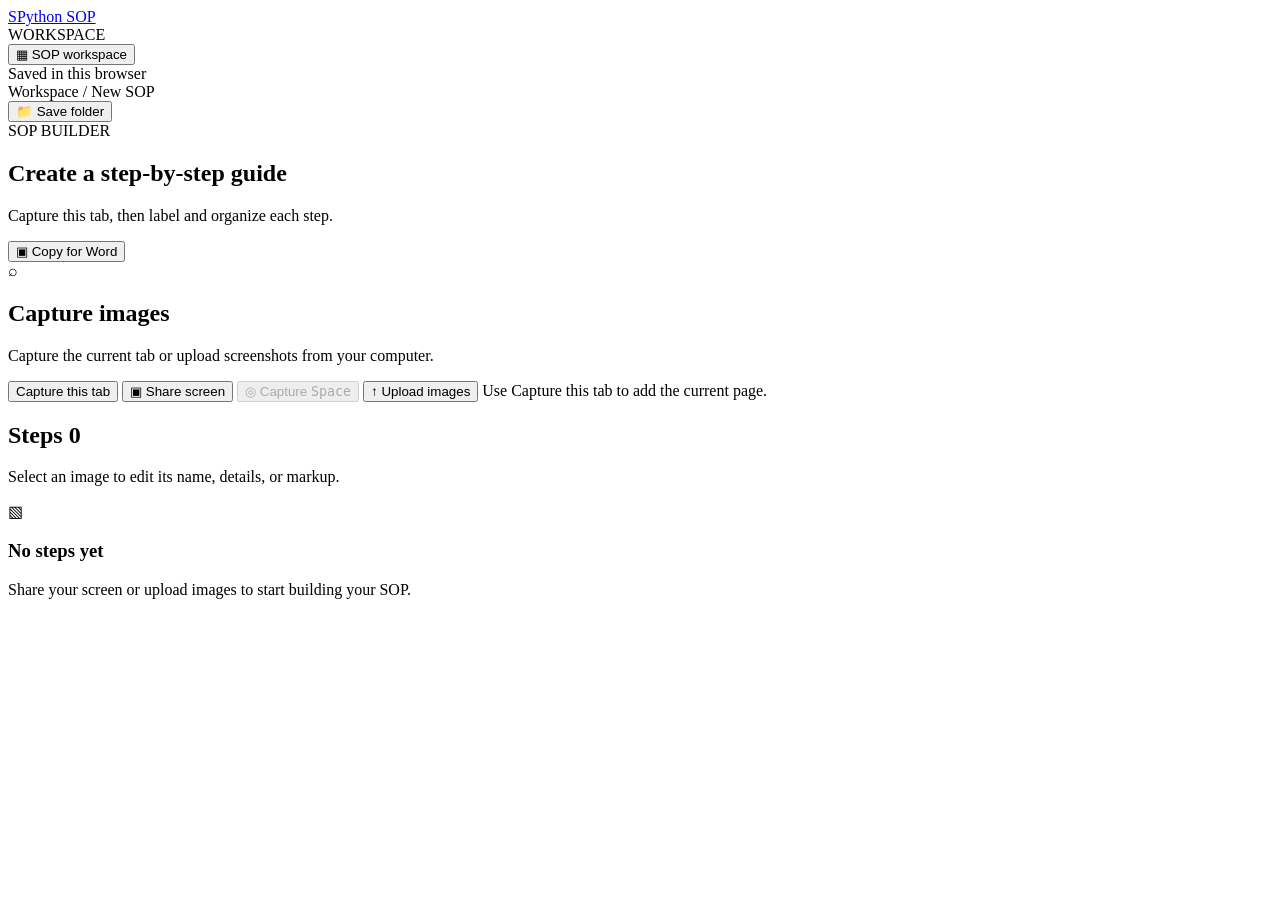
==== chrome_extension/index.html @ 3928abbd "Add Chrome side panel extension" ====
<!doctype html>
<html lang="en">
<head>
  <meta charset="utf-8">
  <meta name="viewport" content="width=device-width, initial-scale=1">
  <meta name="theme-color" content="#f4f7fb">
  <title>Python SOP</title>
  <link rel="stylesheet" href="/styles.css">
</head>
<body class="extension-mode">
  <div class="app-shell">
    <aside class="sidebar">
      <a class="brand" href="#" aria-label="Python SOP home"><span class="brand-mark">S</span><span>Python SOP</span></a>
      <div class="side-caption">WORKSPACE</div>
      <button class="side-link active" id="nav-workspace"><span class="side-icon">▦</span> SOP workspace</button>
      <div class="sidebar-bottom"><span class="local-dot"></span> Saved in this browser</div>
    </aside>

    <main class="main-area">
      <header class="topbar">
        <div class="breadcrumb">Workspace <span>/</span> New SOP</div>
        <button class="button button-light" id="folderButton"><span>📁</span> Save folder</button>
      </header>

      <section class="page-heading">
        <div><div class="eyebrow">SOP BUILDER</div><h1>Create a step-by-step guide</h1>
          <p>Capture this tab, then label and organize each step.</p></div>
        <button class="button button-primary" id="copyWordButton"><span>▣</span> Copy for Word</button>
      </section>

      <section class="capture-card">
        <div class="capture-head"><div class="capture-symbol">⌕</div><div><h2>Capture images</h2><p>Capture the current tab or upload screenshots from your computer.</p></div></div>
        <div class="capture-actions">
          <button class="button button-primary" id="captureTabButton">Capture this tab</button>
          <button class="button button-primary" id="shareButton"><span>▣</span> Share screen</button>
          <button class="button button-light" id="captureButton" disabled><span>◎</span> Capture <kbd>Space</kbd></button>
          <button class="button button-light" id="uploadButton"><span>↑</span> Upload images</button>
          <input id="fileInput" type="file" accept="image/*" multiple hidden>
          <button class="button button-quiet" id="stopShareButton" hidden>Stop sharing</button>
          <span class="capture-hint" id="captureHint">Use Capture this tab to add the current page.</span>
        </div>
        <div class="share-preview" id="sharePreview" hidden><video id="screenVideo" autoplay muted playsinline></video><span>Screen share preview</span></div>
      </section>

      <section class="steps-section">
        <div class="section-heading"><div><h2>Steps <span class="count-pill" id="stepCount">0</span></h2><p>Select an image to edit its name, details, or markup.</p></div>
          <button class="text-button" id="clearAllButton" hidden>Clear all</button></div>
        <div class="empty-state" id="emptyState"><div class="empty-art">▧</div><h3>No steps yet</h3><p>Share your screen or upload images to start building your SOP.</p></div>
        <div class="steps-grid" id="stepsGrid"></div>
      </section>
    </main>
  </div>

  <div class="toast" id="toast" role="status" aria-live="polite"></div>

  <dialog id="editDialog" class="edit-dialog">
    <form method="dialog" class="dialog-shell" id="editForm">
      <header class="dialog-header"><div><div class="eyebrow">STEP <span id="editStepNumber">01</span></div><h2>Edit image</h2></div><button type="button" class="icon-button" id="closeEditButton" aria-label="Close">×</button></header>
      <div class="editor-layout">
        <div class="editor-canvas-wrap"><canvas id="editorCanvas" width="900" height="540"></canvas></div>
        <aside class="editor-sidebar">
          <label class="field-label" for="imageName">Image name</label><input id="imageName" class="text-input" maxlength="120" required>
          <label class="field-label" for="imageDescription">Description</label><textarea id="imageDescription" class="text-input description-input" rows="5" placeholder="Describe this step..."></textarea>
          <div class="editor-tools"><span class="field-label">Markup</span><div class="tool-row">
            <button type="button" class="button button-light tool-button selected" id="cropModeButton">⌗ Crop</button>
            <button type="button" class="button button-light tool-button" id="redModeButton">▱ Red box</button>
          </div><button type="button" class="button button-light undo-button" id="undoButton">↶ Undo</button>
          <p class="tool-note" id="toolNote">Drag on the image to select a crop area.</p></div>
          <div class="editor-navigation"><button type="button" class="button button-light" id="previousButton">← Previous</button><span id="imagePosition">1 of 1</span><button type="button" class="button button-light" id="nextButton">Next →</button></div>
        </aside>
      </div>
      <footer class="dialog-footer"><button type="button" class="button button-light" id="deleteImageButton">Delete image</button><span class="footer-spacer"></span><button type="button" class="button button-light" id="cancelEditButton">Cancel</button><button type="submit" class="button button-primary" id="saveImageButton">Save changes</button></footer>
    </form>
  </dialog>

  <div class="countdown" id="countdown" hidden><span id="countdownNumber">3</span><p>Get ready to capture</p></div>
  <script src="/app.js" defer></script>
</body>
</html>
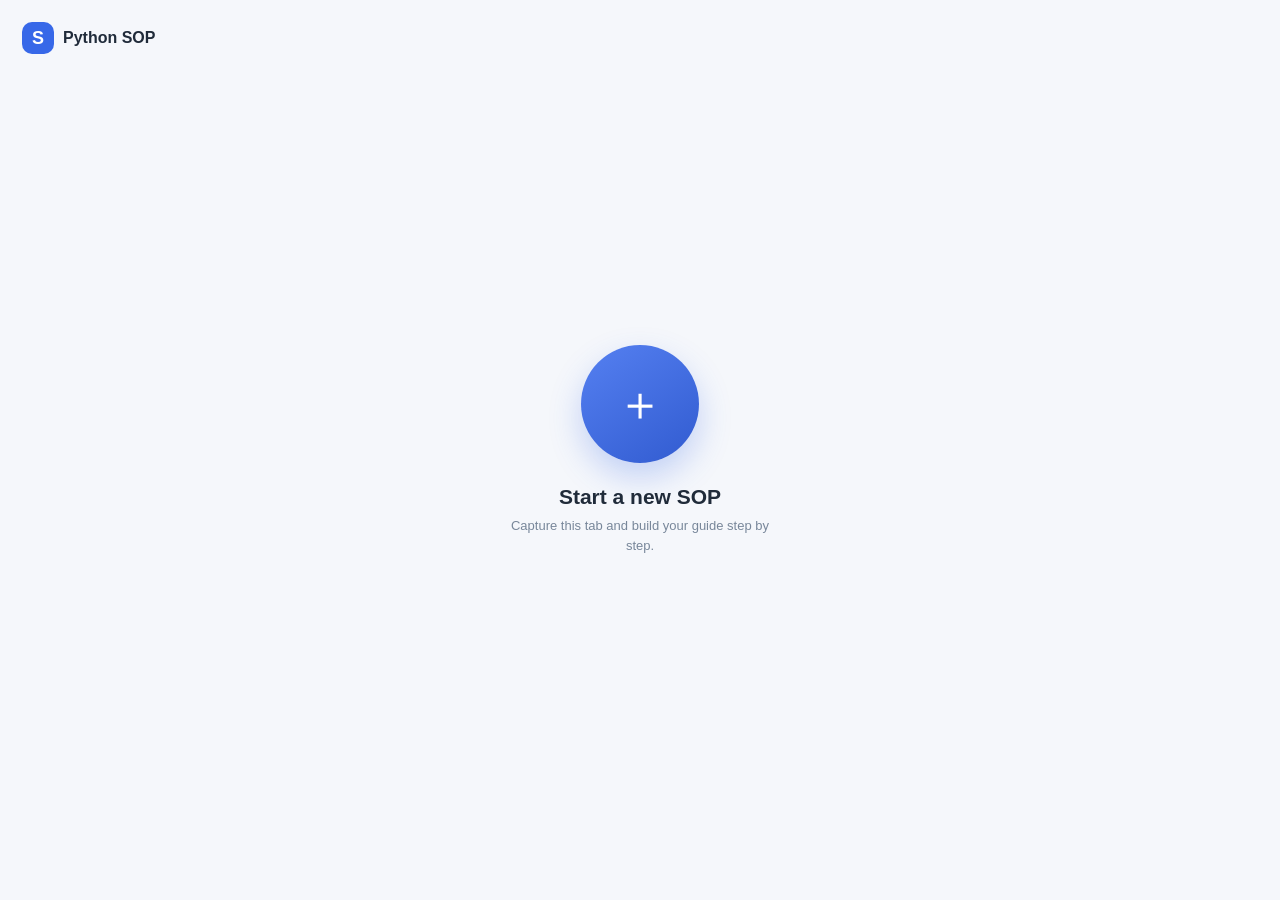
==== commit dcdba66e: "Update Chrome SOP side panel" ====
--- a/chrome_extension/index.html
+++ b/chrome_extension/index.html
@@ -5,75 +5,71 @@
   <meta name="viewport" content="width=device-width, initial-scale=1">
   <meta name="theme-color" content="#f4f7fb">
   <title>Python SOP</title>
-  <link rel="stylesheet" href="/styles.css">
+  <link rel="stylesheet" href="styles.css">
 </head>
 <body class="extension-mode">
-  <div class="app-shell">
-    <aside class="sidebar">
-      <a class="brand" href="#" aria-label="Python SOP home"><span class="brand-mark">S</span><span>Python SOP</span></a>
-      <div class="side-caption">WORKSPACE</div>
-      <button class="side-link active" id="nav-workspace"><span class="side-icon">▦</span> SOP workspace</button>
-      <div class="sidebar-bottom"><span class="local-dot"></span> Saved in this browser</div>
-    </aside>
+  <section class="home-screen" id="homeScreen">
+    <div class="home-brand"><span class="brand-mark">S</span><span>Python SOP</span></div>
+    <button class="start-round" id="startButton" aria-label="Start creating an SOP"><span>＋</span></button>
+    <h1>Start a new SOP</h1>
+    <p>Capture this tab and build your guide step by step.</p>
+  </section>
 
-    <main class="main-area">
-      <header class="topbar">
-        <div class="breadcrumb">Workspace <span>/</span> New SOP</div>
-        <button class="button button-light" id="folderButton"><span>📁</span> Save folder</button>
-      </header>
+  <main class="workspace" id="workspace" hidden>
+    <header class="topbar">
+      <button class="back-button" id="homeButton" title="Home" aria-label="Home">←</button>
+      <div class="top-title"><strong>Python SOP</strong><span>Capture workspace</span></div>
+      <button class="icon-button" id="folderButton" title="Choose save folder" aria-label="Choose save folder">▰</button>
+    </header>
 
-      <section class="page-heading">
-        <div><div class="eyebrow">SOP BUILDER</div><h1>Create a step-by-step guide</h1>
-          <p>Capture this tab, then label and organize each step.</p></div>
-        <button class="button button-primary" id="copyWordButton"><span>▣</span> Copy for Word</button>
-      </section>
+    <section class="preview-card">
+      <div class="section-head"><div><h2>Current tab</h2><p>Preview the page before capturing.</p></div>
+        <button class="small-button" id="previewRefreshButton" title="Refresh preview">↻</button></div>
+      <div class="preview-frame"><img id="tabPreview" alt="Preview of the current Chrome tab" hidden><div id="previewPlaceholder">Click refresh to load a preview of this tab.</div></div>
+      <button class="capture-button" id="captureTabButton"><span>◎</span> Capture</button>
+    </section>
 
-      <section class="capture-card">
-        <div class="capture-head"><div class="capture-symbol">⌕</div><div><h2>Capture images</h2><p>Capture the current tab or upload screenshots from your computer.</p></div></div>
-        <div class="capture-actions">
-          <button class="button button-primary" id="captureTabButton">Capture this tab</button>
-          <button class="button button-primary" id="shareButton"><span>▣</span> Share screen</button>
-          <button class="button button-light" id="captureButton" disabled><span>◎</span> Capture <kbd>Space</kbd></button>
-          <button class="button button-light" id="uploadButton"><span>↑</span> Upload images</button>
-          <input id="fileInput" type="file" accept="image/*" multiple hidden>
-          <button class="button button-quiet" id="stopShareButton" hidden>Stop sharing</button>
-          <span class="capture-hint" id="captureHint">Use Capture this tab to add the current page.</span>
-        </div>
-        <div class="share-preview" id="sharePreview" hidden><video id="screenVideo" autoplay muted playsinline></video><span>Screen share preview</span></div>
-      </section>
+    <section class="steps-section">
+      <div class="section-head"><div><h2>Captured images <span class="count-pill" id="stepCount">0</span></h2><p>Images stay in capture order.</p></div>
+        <button class="small-button add-row" id="addRowButton">＋ Add row</button></div>
+      <div class="empty-state" id="emptyState">Your captured images will appear here.</div>
+      <div class="steps-list" id="stepsGrid"></div>
+      <input id="fileInput" type="file" accept="image/*" multiple hidden>
+      <button class="text-button" id="clearAllButton" hidden>Clear all images</button>
+    </section>
 
-      <section class="steps-section">
-        <div class="section-heading"><div><h2>Steps <span class="count-pill" id="stepCount">0</span></h2><p>Select an image to edit its name, details, or markup.</p></div>
-          <button class="text-button" id="clearAllButton" hidden>Clear all</button></div>
-        <div class="empty-state" id="emptyState"><div class="empty-art">▧</div><h3>No steps yet</h3><p>Share your screen or upload images to start building your SOP.</p></div>
-        <div class="steps-grid" id="stepsGrid"></div>
-      </section>
-    </main>
-  </div>
+    <section class="description-section">
+      <label for="sopDescription">Description</label>
+      <textarea id="sopDescription" rows="4" placeholder="Write one description for this SOP..."></textarea>
+    </section>
 
-  <div class="toast" id="toast" role="status" aria-live="polite"></div>
+    <footer class="actions-bar">
+      <button class="button button-light" id="saveImagesButton">Save images</button>
+      <button class="button button-primary" id="copyWordButton">Copy for Word</button>
+    </footer>
+  </main>
 
   <dialog id="editDialog" class="edit-dialog">
     <form method="dialog" class="dialog-shell" id="editForm">
-      <header class="dialog-header"><div><div class="eyebrow">STEP <span id="editStepNumber">01</span></div><h2>Edit image</h2></div><button type="button" class="icon-button" id="closeEditButton" aria-label="Close">×</button></header>
+      <header class="dialog-header"><div><div class="eyebrow">IMAGE <span id="editStepNumber">01</span></div><h2>Edit image</h2></div><button type="button" class="icon-button" id="closeEditButton" aria-label="Close">×</button></header>
       <div class="editor-layout">
         <div class="editor-canvas-wrap"><canvas id="editorCanvas" width="900" height="540"></canvas></div>
         <aside class="editor-sidebar">
           <label class="field-label" for="imageName">Image name</label><input id="imageName" class="text-input" maxlength="120" required>
-          <label class="field-label" for="imageDescription">Description</label><textarea id="imageDescription" class="text-input description-input" rows="5" placeholder="Describe this step..."></textarea>
+          <label class="field-label" for="imageDescription">Image note (optional)</label><textarea id="imageDescription" class="text-input description-input" rows="3"></textarea>
           <div class="editor-tools"><span class="field-label">Markup</span><div class="tool-row">
-            <button type="button" class="button button-light tool-button selected" id="cropModeButton">⌗ Crop</button>
-            <button type="button" class="button button-light tool-button" id="redModeButton">▱ Red box</button>
-          </div><button type="button" class="button button-light undo-button" id="undoButton">↶ Undo</button>
+            <button type="button" class="button button-light tool-button selected" id="cropModeButton">Crop</button>
+            <button type="button" class="button button-light tool-button" id="redModeButton">Red box</button>
+          </div><button type="button" class="button button-light undo-button" id="undoButton">Undo</button>
           <p class="tool-note" id="toolNote">Drag on the image to select a crop area.</p></div>
-          <div class="editor-navigation"><button type="button" class="button button-light" id="previousButton">← Previous</button><span id="imagePosition">1 of 1</span><button type="button" class="button button-light" id="nextButton">Next →</button></div>
+          <div class="editor-navigation"><button type="button" class="button button-light" id="previousButton">←</button><span id="imagePosition">1 of 1</span><button type="button" class="button button-light" id="nextButton">→</button></div>
         </aside>
       </div>
-      <footer class="dialog-footer"><button type="button" class="button button-light" id="deleteImageButton">Delete image</button><span class="footer-spacer"></span><button type="button" class="button button-light" id="cancelEditButton">Cancel</button><button type="submit" class="button button-primary" id="saveImageButton">Save changes</button></footer>
+      <footer class="dialog-footer"><button type="button" class="button button-light" id="deleteImageButton">Delete image</button><span class="footer-spacer"></span><button type="button" class="button button-light" id="cancelEditButton">Cancel</button><button type="submit" class="button button-primary">Save</button></footer>
     </form>
   </dialog>
 
-  <div class="countdown" id="countdown" hidden><span id="countdownNumber">3</span><p>Get ready to capture</p></div>
-  <script src="/app.js" defer></script>
+  <div class="toast" id="toast" role="status" aria-live="polite"></div>
+  <script src="app.js" defer></script>
 </body>
 </html>
--- a/chrome_extension/styles.css
+++ b/chrome_extension/styles.css
@@ -0,0 +1,6 @@
+:root{font-family:"Segoe UI",Arial,sans-serif;color:#202b3a;background:#f5f7fb;font-synthesis:none;--blue:#3768e8;--muted:#78879a;--line:#e5eaf1;--white:#fff}
+*{box-sizing:border-box}body{margin:0;min-width:280px;min-height:100vh;background:#f5f7fb}button,input,textarea{font:inherit}button{cursor:pointer}button:disabled{opacity:.5;cursor:not-allowed}[hidden]{display:none!important}
+.home-screen{min-height:100vh;display:flex;flex-direction:column;align-items:center;justify-content:center;padding:28px;text-align:center}.home-brand{position:absolute;top:22px;left:22px;display:flex;align-items:center;gap:9px;font-weight:700}.brand-mark{width:32px;height:32px;border-radius:10px;background:var(--blue);display:grid;place-items:center;color:#fff;font-size:18px;font-weight:800}.start-round{width:118px;height:118px;margin:0 0 22px;border:0;border-radius:50%;display:grid;place-items:center;color:#fff;background:linear-gradient(145deg,#5580f1,#315bd0);box-shadow:0 14px 32px #3768e844;transition:transform .18s,box-shadow .18s}.start-round:hover{transform:translateY(-3px);box-shadow:0 18px 38px #3768e855}.start-round span{font-size:48px;font-weight:300;line-height:1}.home-screen h1{font-size:21px;margin:0 0 7px}.home-screen p{max-width:260px;margin:0;color:var(--muted);font-size:13px;line-height:1.5}
+.workspace{width:100%;max-width:540px;margin:0 auto;padding:0 16px 24px}.topbar{height:58px;display:flex;align-items:center;gap:11px;border-bottom:1px solid var(--line);margin-bottom:14px}.top-title{display:flex;flex-direction:column;flex:1;line-height:1.3}.top-title strong{font-size:14px}.top-title span{font-size:10px;color:var(--muted)}.back-button,.icon-button,.small-button{border:1px solid var(--line);background:#fff;color:#526278;border-radius:9px;min-width:34px;height:34px;display:grid;place-items:center;font-size:17px}.preview-card,.steps-section,.description-section{background:#fff;border:1px solid var(--line);border-radius:12px;padding:14px;margin-bottom:13px}.section-head{display:flex;align-items:center;justify-content:space-between;gap:10px;margin-bottom:11px}.section-head h2{font-size:13px;margin:0 0 3px}.section-head p{font-size:10px;color:var(--muted);margin:0}.small-button{padding:0 10px;font-size:12px;white-space:nowrap}.add-row{display:flex;gap:4px;align-items:center}.preview-frame{width:100%;height:180px;border-radius:8px;background:#eef2f7;display:grid;place-items:center;overflow:hidden;color:#8794a5;text-align:center;font-size:11px;padding:12px}.preview-frame img{width:100%;height:100%;object-fit:contain}.capture-button{width:100%;margin-top:11px;border:0;border-radius:9px;padding:11px;background:var(--blue);color:#fff;font-weight:700;font-size:13px;box-shadow:0 4px 10px #3768e82b}.capture-button:hover{background:#2858d5}.capture-button span{font-size:17px;margin-right:6px}.count-pill{display:inline-grid;place-items:center;min-width:19px;height:19px;padding:0 5px;border-radius:10px;background:#edf2ff;color:#4169d6;font-size:10px}.empty-state{padding:14px;border:1px dashed #d6dee8;border-radius:8px;text-align:center;color:#8492a3;font-size:11px}.steps-list{display:flex;flex-direction:column;gap:9px}.step-row{display:grid;grid-template-columns:74px minmax(0,1fr) 32px;align-items:center;gap:9px;border:1px solid var(--line);border-radius:9px;padding:7px;background:#fff}.step-thumb{width:74px;height:58px;border-radius:6px;background:#eef2f7;object-fit:contain;cursor:pointer}.step-name{width:100%;min-width:0;border:1px solid #dfe6ee;border-radius:7px;padding:9px;font-size:12px;color:#28364a;outline:none}.step-name:focus,textarea:focus{border-color:#7e9df2;box-shadow:0 0 0 3px #3768e819}.delete-row{width:30px;height:30px;border:0;background:#fff2f2;color:#ce5050;border-radius:7px;font-size:17px}.text-button{width:100%;margin-top:9px;padding:7px;border:0;background:transparent;color:#bf5151;font-size:11px}.description-section label{display:block;margin:0 0 8px;font-size:12px;font-weight:700}.description-section textarea{display:block;resize:vertical;min-height:92px;width:100%;border:1px solid #dfe6ee;border-radius:8px;padding:10px;font-size:12px;line-height:1.5;outline:0}.actions-bar{display:flex;gap:9px;position:sticky;bottom:0;padding:10px 0 2px;background:#f5f7fb}.button{border:1px solid transparent;border-radius:8px;padding:10px 13px;font-size:12px;font-weight:650}.button-light{background:#fff;color:#46566b;border-color:#e2e8ef}.button-primary{flex:1;background:var(--blue);color:#fff}.button-primary:hover{background:#2858d5}
+.edit-dialog{width:min(520px,calc(100vw - 20px));max-width:none;max-height:calc(100vh - 20px);border:0;border-radius:13px;padding:0;box-shadow:0 20px 60px #12223d44}.edit-dialog::backdrop{background:#1a2639a6;backdrop-filter:blur(3px)}.dialog-shell{padding:0}.dialog-header{padding:14px 16px;border-bottom:1px solid var(--line);display:flex;align-items:center;justify-content:space-between}.dialog-header h2{font-size:15px;margin:3px 0 0}.eyebrow{font-size:9px;letter-spacing:1px;color:#8090a4;font-weight:700}.editor-layout{display:flex;flex-direction:column;gap:12px;padding:12px;max-height:calc(100vh - 145px);overflow:auto}.editor-canvas-wrap{background:#eef2f7;border-radius:8px;display:grid;place-items:center;min-height:160px;overflow:hidden}.editor-canvas-wrap canvas{max-width:100%;max-height:42vh;touch-action:none;cursor:crosshair}.editor-sidebar{display:flex;flex-direction:column}.field-label{font-size:10px;font-weight:700;color:#64748a;margin:0 0 6px;display:block}.text-input{width:100%;border:1px solid #dfe6ee;border-radius:7px;padding:9px;font-size:12px;outline:0;color:#28364a;margin-bottom:10px}.description-input{resize:vertical;min-height:52px}.editor-tools{border-top:1px solid var(--line);padding-top:10px}.tool-row{display:flex;gap:7px}.tool-button{flex:1;padding:8px}.tool-button.selected{background:#edf2ff;color:#315bd0;border-color:#ccd9ff}.undo-button{margin-top:7px;padding:7px 10px}.tool-note{font-size:10px;color:#8794a5;margin:6px 0}.editor-navigation{padding-top:8px;display:flex;align-items:center;justify-content:space-between}.editor-navigation span{font-size:10px;color:#8390a0}.dialog-footer{border-top:1px solid var(--line);padding:10px 12px;display:flex;align-items:center;gap:7px}.footer-spacer{flex:1}.dialog-footer .button{padding:8px 10px}.toast{position:fixed;bottom:18px;left:50%;transform:translate(-50%,16px);background:#1f2d41;color:#fff;padding:10px 14px;border-radius:8px;font-size:11px;opacity:0;pointer-events:none;transition:.2s;z-index:50}.toast.show{opacity:1;transform:translate(-50%,0)}
+.step-row{grid-template-columns:minmax(0,1fr) 32px}.step-thumb{grid-column:1/-1;width:100%;height:160px}
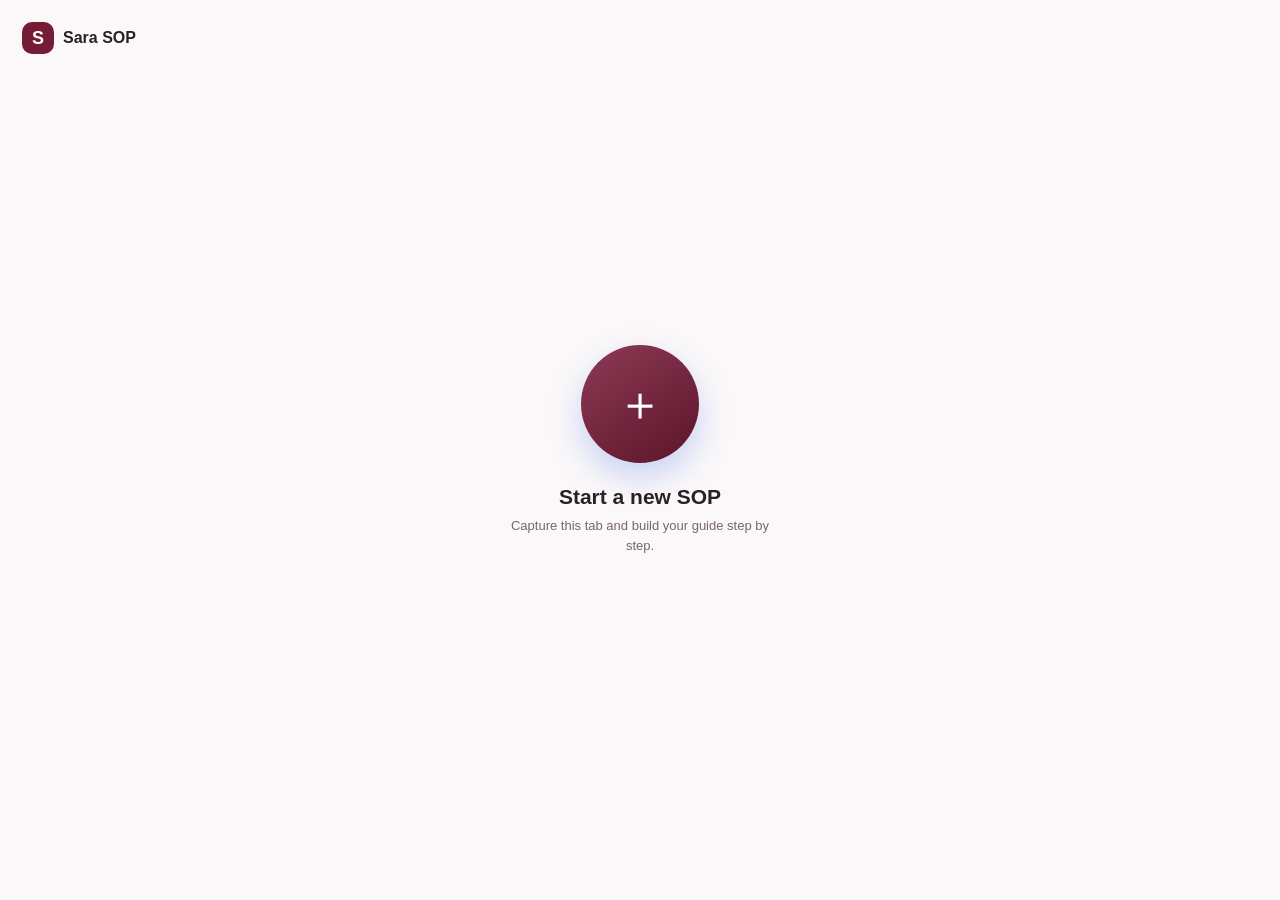
==== commit 51e4bf7d: "Rebrand project as Sara SOP" ====
--- a/chrome_extension/index.html
+++ b/chrome_extension/index.html
@@ -3,13 +3,14 @@
 <head>
   <meta charset="utf-8">
   <meta name="viewport" content="width=device-width, initial-scale=1">
-  <meta name="theme-color" content="#f4f7fb">
-  <title>Python SOP</title>
+  <meta name="theme-color" content="#741b35">
+  <title>Sara SOP</title>
   <link rel="stylesheet" href="styles.css">
+  <link rel="stylesheet" href="brand.css">
 </head>
 <body class="extension-mode">
   <section class="home-screen" id="homeScreen">
-    <div class="home-brand"><span class="brand-mark">S</span><span>Python SOP</span></div>
+    <div class="home-brand"><span class="brand-mark">S</span><span>Sara SOP</span></div>
     <button class="start-round" id="startButton" aria-label="Start creating an SOP"><span>＋</span></button>
     <h1>Start a new SOP</h1>
     <p>Capture this tab and build your guide step by step.</p>
@@ -18,14 +19,14 @@
   <main class="workspace" id="workspace" hidden>
     <header class="topbar">
       <button class="back-button" id="homeButton" title="Home" aria-label="Home">←</button>
-      <div class="top-title"><strong>Python SOP</strong><span>Capture workspace</span></div>
+      <div class="top-title"><strong>Sara SOP</strong><span>Capture workspace</span></div>
       <button class="icon-button" id="folderButton" title="Choose save folder" aria-label="Choose save folder">▰</button>
     </header>
 
     <section class="preview-card">
-      <div class="section-head"><div><h2>Current tab</h2><p>Preview the page before capturing.</p></div>
+      <div class="section-head"><div><h2>Current tab</h2><p>Live preview updates up to twice per second.</p></div>
         <button class="small-button" id="previewRefreshButton" title="Refresh preview">↻</button></div>
-      <div class="preview-frame"><img id="tabPreview" alt="Preview of the current Chrome tab" hidden><div id="previewPlaceholder">Click refresh to load a preview of this tab.</div></div>
+      <div class="preview-frame"><img id="tabPreview" alt="Live preview of the current Chrome tab" hidden><div id="previewPlaceholder">Live preview starts when you open the workspace.</div></div>
       <button class="capture-button" id="captureTabButton"><span>◎</span> Capture</button>
     </section>
 
@@ -47,6 +48,7 @@
       <button class="button button-light" id="saveImagesButton">Save images</button>
       <button class="button button-primary" id="copyWordButton">Copy for Word</button>
     </footer>
+    <footer class="copyright-footer">© Tanawat</footer>
   </main>
 
   <dialog id="editDialog" class="edit-dialog">
--- a/chrome_extension/brand.css
+++ b/chrome_extension/brand.css
@@ -0,0 +1,20 @@
+:root {
+  color-scheme: light;
+  --blue: #741b35;
+  --muted: #77666c;
+  --line: #e8dde1;
+}
+
+body { color: #292126; background: #fbf8f9; }
+.brand-mark, .button-primary, .capture-button { color: #fff; background: #741b35; }
+.start-round { color: #fff; background: linear-gradient(145deg, #8c3b54, #5c142a); }
+.button-primary:hover, .capture-button:hover { background: #5c142a; }
+.back-button, .icon-button, .small-button, .button-light { color: #514148; border-color: #e5d8dd; }
+.button-light:hover { background: #fbf6f8; border-color: #d7c4cb; }
+.count-pill, .tool-button.selected { color: #64162c; background: #f4e9ed; border-color: #e0cdd4; }
+.preview-frame, .editor-canvas-wrap, .step-thumb { background: #f5eff1; }
+.preview-card, .steps-section, .description-section { border-color: #e8dde1; }
+.text-input:focus, textarea:focus { border-color: #a8677c; box-shadow: 0 0 0 3px #741b3519; }
+.delete-row { color: #8a243d; background: #f8e9ed; }
+.copyright-footer { padding: 8px 0 2px; color: #77666c; text-align: center; font-size: 10px; }
+.toast { background: #291c21; }
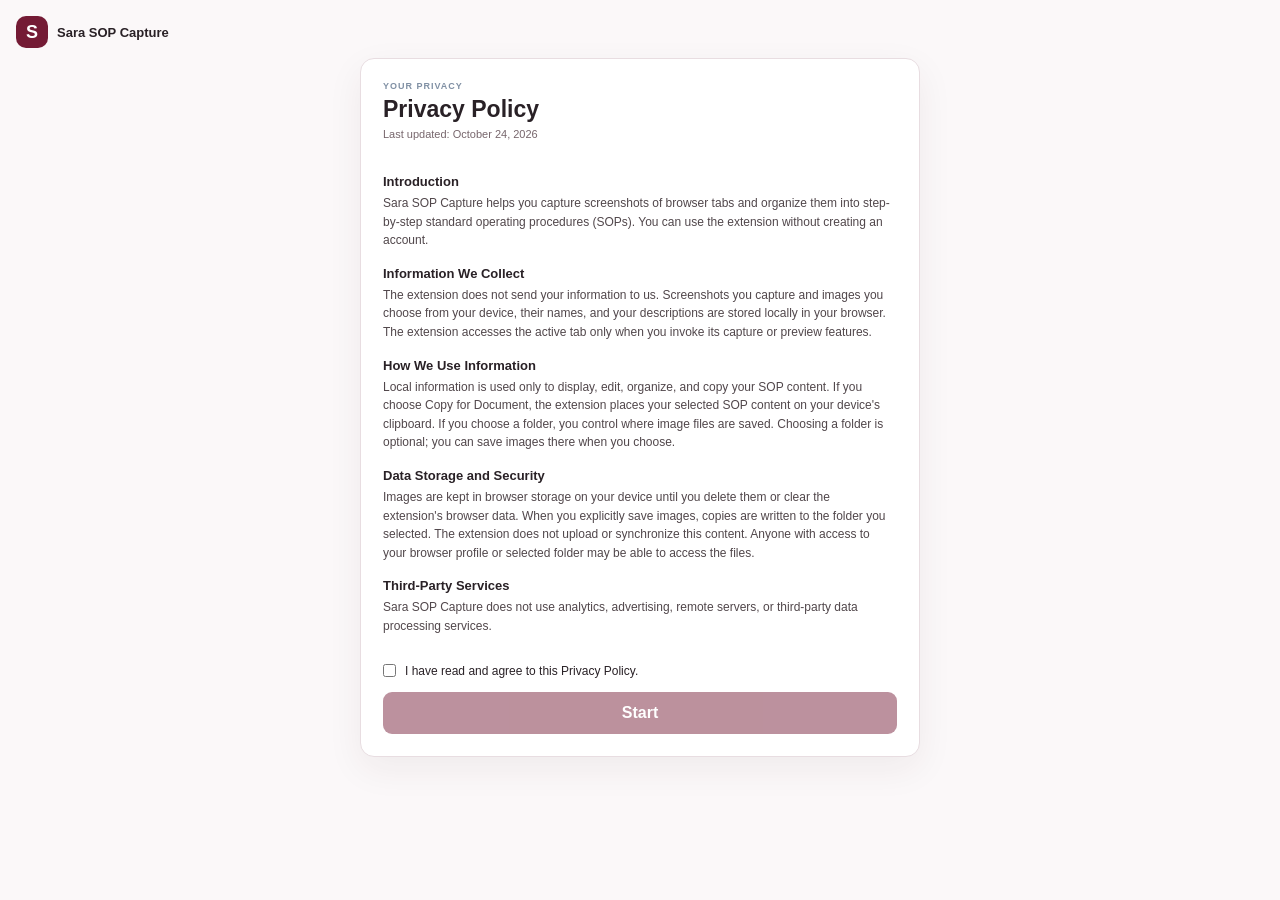
==== commit 182ee19a: "Deploy Sara SOP Capture 1.3.0 with privacy onboarding" ====
--- a/chrome_extension/index.html
+++ b/chrome_extension/index.html
@@ -1,4 +1,4 @@
-<!doctype html>
+﻿<!doctype html>
 <html lang="en">
 <head>
   <meta charset="utf-8">
@@ -9,67 +9,61 @@
   <link rel="stylesheet" href="brand.css">
 </head>
 <body class="extension-mode">
-  <section class="home-screen" id="homeScreen">
+  <main class="privacy-screen" id="privacyScreen">
+    <div class="privacy-brand"><span class="brand-mark">S</span><span>Sara SOP Capture</span></div>
+    <article class="privacy-card">
+      <div class="eyebrow">YOUR PRIVACY</div><h1>Privacy Policy</h1><p class="privacy-updated">Last updated: October 24, 2026</p>
+      <div class="privacy-copy">
+        <h2>Introduction</h2><p>Sara SOP Capture helps you capture screenshots of browser tabs and organize them into step-by-step standard operating procedures (SOPs). You can use the extension without creating an account.</p>
+        <h2>Information We Collect</h2><p>The extension does not send your information to us. Screenshots you capture and images you choose from your device, their names, and your descriptions are stored locally in your browser. The extension accesses the active tab only when you invoke its capture or preview features.</p>
+        <h2>How We Use Information</h2><p>Local information is used only to display, edit, organize, and copy your SOP content. If you choose Copy for Document, the extension places your selected SOP content on your device's clipboard. If you choose a folder, you control where image files are saved. Choosing a folder is optional; you can save images there when you choose.</p>
+        <h2>Data Storage and Security</h2><p>Images are kept in browser storage on your device until you delete them or clear the extension's browser data. When you explicitly save images, copies are written to the folder you selected. The extension does not upload or synchronize this content. Anyone with access to your browser profile or selected folder may be able to access the files.</p>
+        <h2>Third-Party Services</h2><p>Sara SOP Capture does not use analytics, advertising, remote servers, or third-party data processing services.</p>
+        <h2>Changes to This Policy</h2><p>We may update this policy when the extension changes. The latest version and its revision date will be available here.</p>
+        <h2>Contact Us</h2><p>For privacy questions, contact: <a href="mailto:yv83773@gmail.com">yv83773@gmail.com</a></p>
+      </div>
+      <label class="privacy-consent"><input type="checkbox" id="privacyConsent"><span>I have read and agree to this Privacy Policy.</span></label>
+      <button class="start-button" id="startButton" disabled><span class="start-label">Start</span><span class="start-spinner" aria-hidden="true" hidden></span></button>
+    </article>
+  </main>
+  <section class="home-screen" id="homeScreen" hidden>
     <div class="home-brand"><span class="brand-mark">S</span><span>Sara SOP</span></div>
-    <button class="start-round" id="startButton" aria-label="Start creating an SOP"><span>＋</span></button>
+    <button class="start-round" id="startNewSopButton" aria-label="Start creating an SOP">Start</button>
     <h1>Start a new SOP</h1>
     <p>Capture this tab and build your guide step by step.</p>
   </section>
 
   <main class="workspace" id="workspace" hidden>
     <header class="topbar">
-      <button class="back-button" id="homeButton" title="Home" aria-label="Home">←</button>
       <div class="top-title"><strong>Sara SOP</strong><span>Capture workspace</span></div>
-      <button class="icon-button" id="folderButton" title="Choose save folder" aria-label="Choose save folder">▰</button>
+      <button class="icon-button" id="folderButton" title="Choose save folder" aria-label="Choose save folder">Folder</button>
     </header>
 
     <section class="preview-card">
       <div class="section-head"><div><h2>Current tab</h2><p>Live preview updates up to twice per second.</p></div>
-        <button class="small-button" id="previewRefreshButton" title="Refresh preview">↻</button></div>
+        <button class="small-button" id="previewRefreshButton" title="Restart Sara SOP">↻</button></div>
       <div class="preview-frame"><img id="tabPreview" alt="Live preview of the current Chrome tab" hidden><div id="previewPlaceholder">Live preview starts when you open the workspace.</div></div>
-      <button class="capture-button" id="captureTabButton"><span>◎</span> Capture</button>
+      <button class="capture-button" id="captureTabButton"><span>●</span> Capture</button>
     </section>
 
     <section class="steps-section">
-      <div class="section-head"><div><h2>Captured images <span class="count-pill" id="stepCount">0</span></h2><p>Images stay in capture order.</p></div>
-        <button class="small-button add-row" id="addRowButton">＋ Add row</button></div>
+      <div class="section-head"><div><h2>Captured images <span class="count-pill" id="stepCount">0</span></h2><p>Images stay in capture order.</p></div></div>
       <div class="empty-state" id="emptyState">Your captured images will appear here.</div>
       <div class="steps-list" id="stepsGrid"></div>
-      <input id="fileInput" type="file" accept="image/*" multiple hidden>
       <button class="text-button" id="clearAllButton" hidden>Clear all images</button>
-    </section>
-
-    <section class="description-section">
-      <label for="sopDescription">Description</label>
-      <textarea id="sopDescription" rows="4" placeholder="Write one description for this SOP..."></textarea>
+      <section class="description-groups">
+        <div class="section-head"><div><h2>Descriptions</h2><p>Descriptions are grouped by the images they explain.</p></div></div>
+        <div class="description-groups-list" id="descriptionGroupsList"></div>
+        <div class="description-groups-empty" id="descriptionGroupsEmpty">No descriptions yet. Add one in the full-page editor.</div>
+      </section>
     </section>
 
     <footer class="actions-bar">
       <button class="button button-light" id="saveImagesButton">Save images</button>
-      <button class="button button-primary" id="copyWordButton">Copy for Word</button>
+      <button class="button button-primary" id="copyDocumentButton">Copy for Document</button>
     </footer>
     <footer class="copyright-footer">© Tanawat</footer>
   </main>
-
-  <dialog id="editDialog" class="edit-dialog">
-    <form method="dialog" class="dialog-shell" id="editForm">
-      <header class="dialog-header"><div><div class="eyebrow">IMAGE <span id="editStepNumber">01</span></div><h2>Edit image</h2></div><button type="button" class="icon-button" id="closeEditButton" aria-label="Close">×</button></header>
-      <div class="editor-layout">
-        <div class="editor-canvas-wrap"><canvas id="editorCanvas" width="900" height="540"></canvas></div>
-        <aside class="editor-sidebar">
-          <label class="field-label" for="imageName">Image name</label><input id="imageName" class="text-input" maxlength="120" required>
-          <label class="field-label" for="imageDescription">Image note (optional)</label><textarea id="imageDescription" class="text-input description-input" rows="3"></textarea>
-          <div class="editor-tools"><span class="field-label">Markup</span><div class="tool-row">
-            <button type="button" class="button button-light tool-button selected" id="cropModeButton">Crop</button>
-            <button type="button" class="button button-light tool-button" id="redModeButton">Red box</button>
-          </div><button type="button" class="button button-light undo-button" id="undoButton">Undo</button>
-          <p class="tool-note" id="toolNote">Drag on the image to select a crop area.</p></div>
-          <div class="editor-navigation"><button type="button" class="button button-light" id="previousButton">←</button><span id="imagePosition">1 of 1</span><button type="button" class="button button-light" id="nextButton">→</button></div>
-        </aside>
-      </div>
-      <footer class="dialog-footer"><button type="button" class="button button-light" id="deleteImageButton">Delete image</button><span class="footer-spacer"></span><button type="button" class="button button-light" id="cancelEditButton">Cancel</button><button type="submit" class="button button-primary">Save</button></footer>
-    </form>
-  </dialog>
 
   <div class="toast" id="toast" role="status" aria-live="polite"></div>
   <script src="app.js" defer></script>
--- a/chrome_extension/brand.css
+++ b/chrome_extension/brand.css
@@ -18,3 +18,5 @@
 .delete-row { color: #8a243d; background: #f8e9ed; }
 .copyright-footer { padding: 8px 0 2px; color: #77666c; text-align: center; font-size: 10px; }
 .toast { background: #291c21; }
+.privacy-screen{min-height:100vh;padding:58px 16px 24px;background:#fbf8f9}.privacy-brand{position:absolute;top:16px;left:16px;display:flex;align-items:center;gap:9px;font-weight:700;font-size:13px}.privacy-card{width:min(560px,100%);margin:0 auto;padding:22px;background:#fff;border:1px solid var(--line);border-radius:14px;box-shadow:0 12px 36px #3e1b2610}.privacy-card h1{font-size:23px;margin:5px 0}.privacy-updated{margin:0 0 18px;color:var(--muted);font-size:11px}.privacy-copy{max-height:54vh;overflow:auto;padding-right:5px}.privacy-copy h2{font-size:13px;margin:16px 0 5px}.privacy-copy p{font-size:12px;line-height:1.55;color:#51474b;margin:0}.privacy-copy a{color:#741b35;overflow-wrap:anywhere}.privacy-consent{display:flex;align-items:flex-start;gap:9px;margin:19px 0 12px;font-size:12px;line-height:1.4}.privacy-consent input{accent-color:#741b35;margin:1px 0 0}.start-button{width:100%;min-height:42px;border:0;border-radius:9px;background:#741b35;color:#fff;font-weight:700}.start-button:disabled{opacity:.48;cursor:not-allowed}.start-spinner{width:18px;height:18px;border:2px solid #ffffff70;border-top-color:#fff;border-radius:50%;animation:start-spin .7s linear infinite;display:inline-block}.start-round{font-size:16px;font-weight:700}.start-round.is-loading{font-size:0}.start-round.is-loading:after{content:"";width:24px;height:24px;border:3px solid #ffffff70;border-top-color:#fff;border-radius:50%;animation:start-spin .7s linear infinite}@keyframes start-spin{to{transform:rotate(360deg)}}
+.description-groups{border-top:1px solid var(--line);margin-top:16px;padding-top:15px}.description-groups .section-head{margin-bottom:8px}.description-groups-list{display:grid;gap:7px}.description-group-button{width:100%;border:1px solid var(--line);background:#fff;border-radius:8px;padding:9px 10px;text-align:left;color:#292126}.description-group-button:hover{border-color:#c8aab3;background:#fdf9fa}.description-group-range{display:block;color:#741b35;font-size:10px;font-weight:750;margin-bottom:3px}.description-group-text{display:block;color:#51474b;font-size:11px;line-height:1.4;white-space:pre-wrap;overflow-wrap:anywhere}.description-groups-empty{color:#8794a5;font-size:11px;padding:9px 1px}
